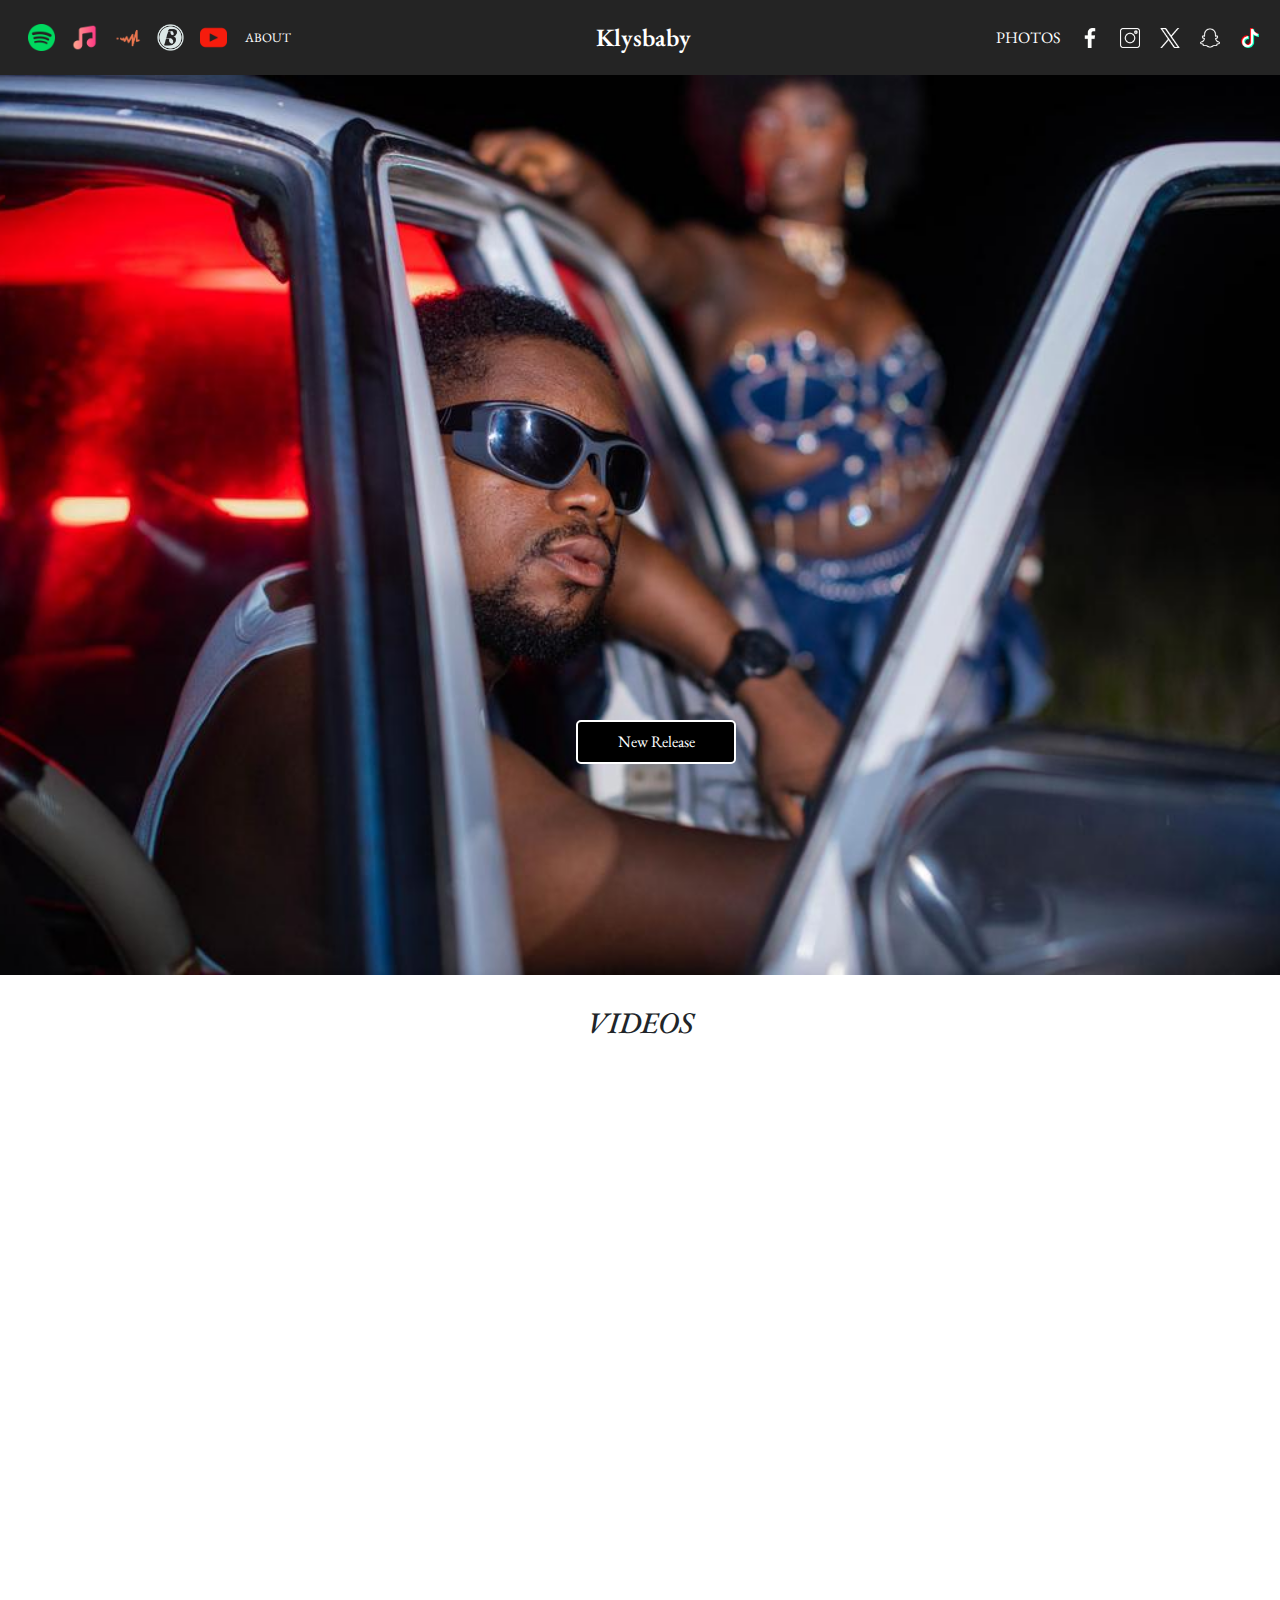
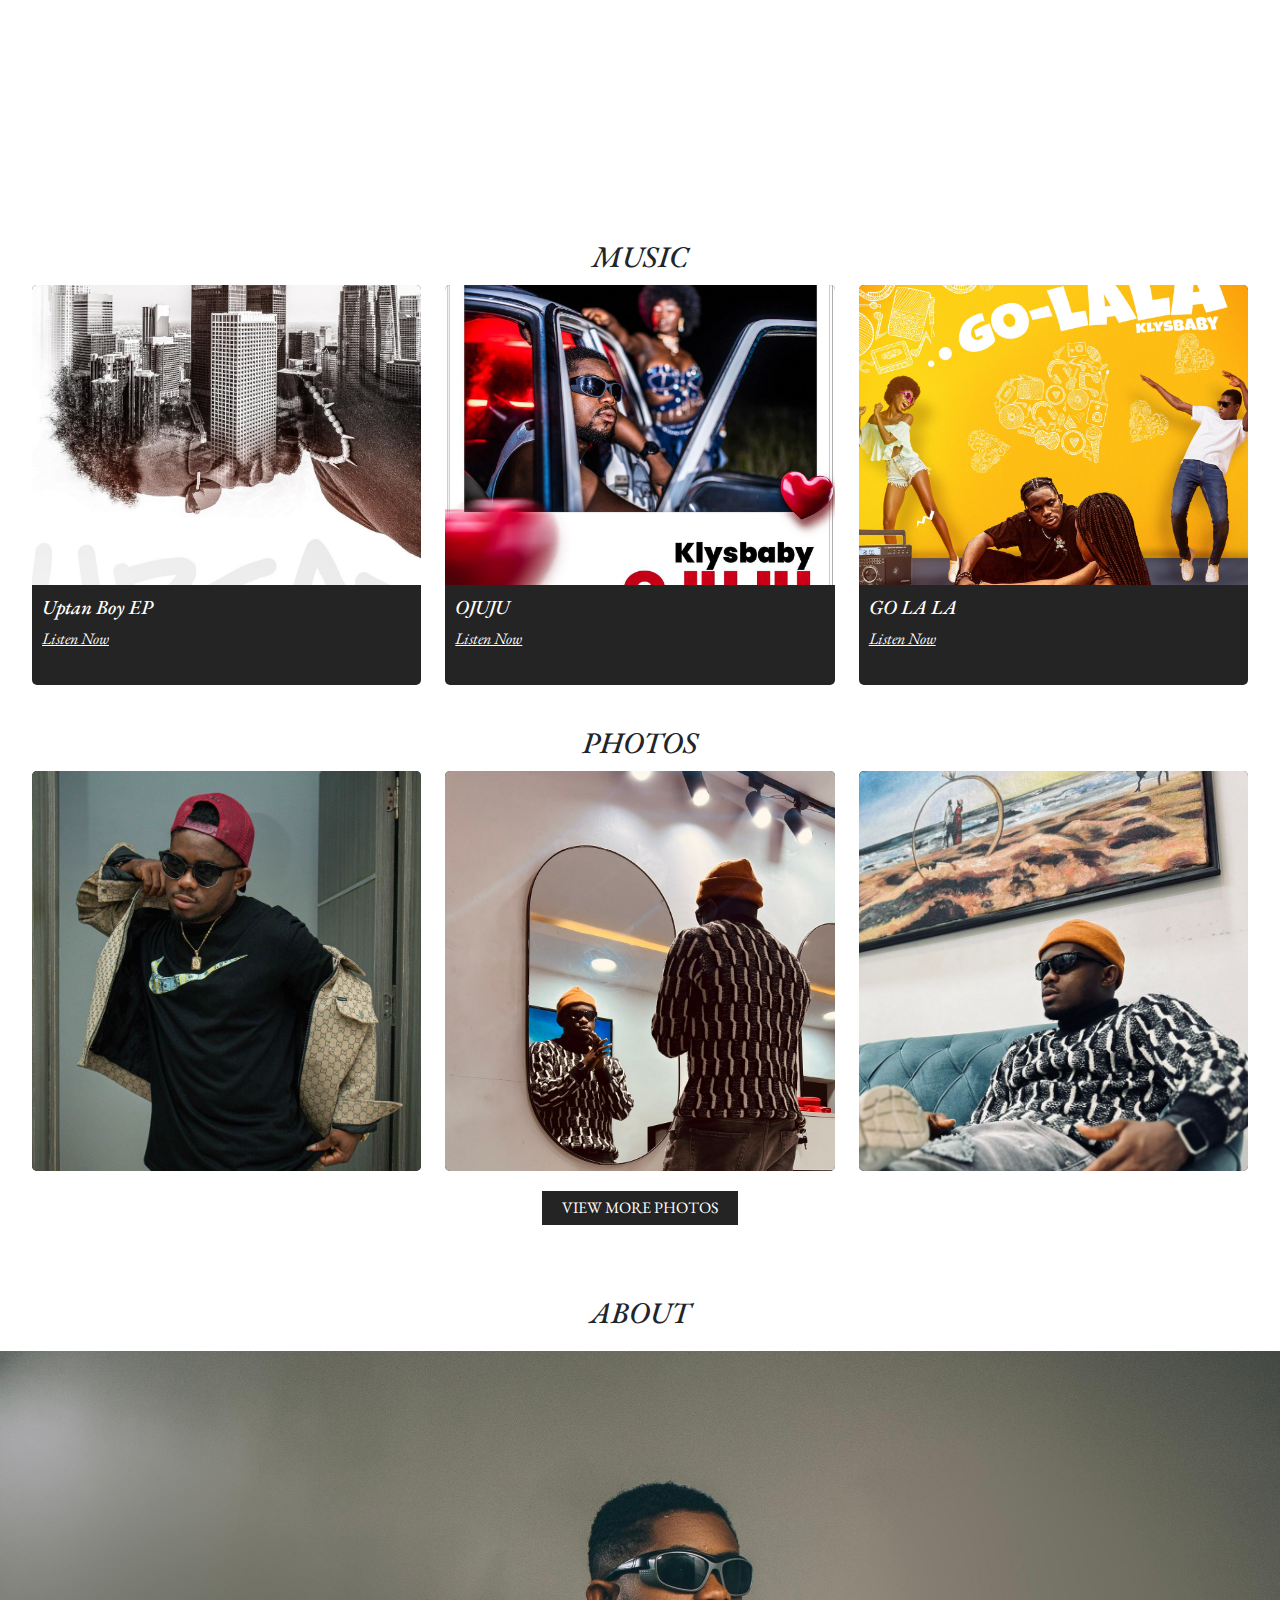
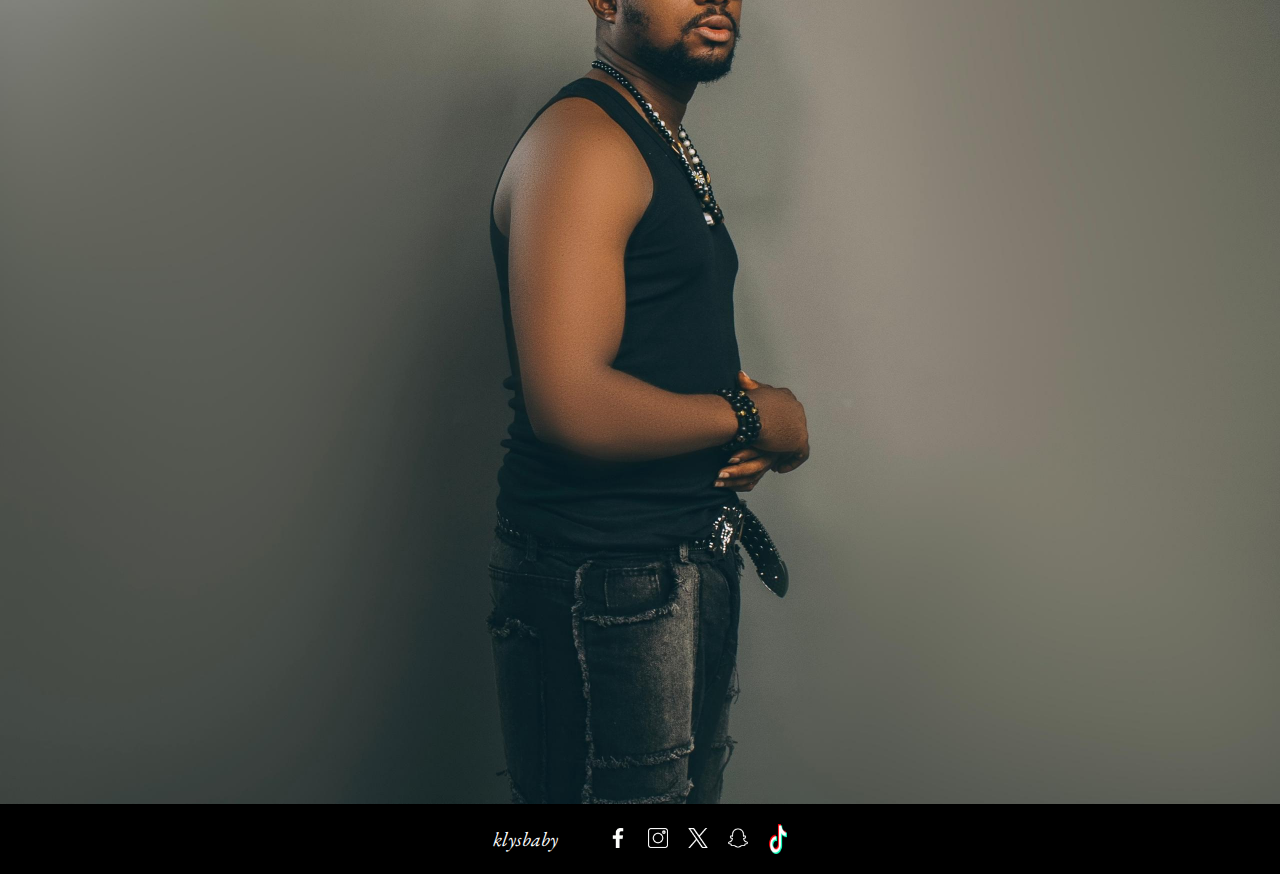
==== index.html @ 13d7827e "first commit" ====
<!DOCTYPE html>
<html lang="en">
<head>
    <meta charset="UTF-8">
    <meta name="viewport" content="width=device-width, initial-scale=1.0">
    <title>Document</title>
    <link rel="shortcut icon" href="image/klysbaby-background_img.jpg" type="image/jpg">
    <link rel="stylesheet" href="css/style.css">
    <link href="https://cdn.jsdelivr.net/npm/bootstrap@5.3.3/dist/css/bootstrap.min.css" rel="stylesheet" integrity="sha384-QWTKZyjpPEjISv5WaRU9OFeRpok6YctnYmDr5pNlyT2bRjXh0JMhjY6hW+ALEwIH" crossorigin="anonymous">
    <link rel="stylesheet" href="https://cdn.jsdelivr.net/npm/swiper@11/swiper-bundle.min.css"/>
</head>
<body>
    <header>
        <div class="header-element">
          <a href="https://open.spotify.com/artist/6QG9VJSmtNXa6VWTUce00I?si=WAZZjfYoSoeGtju0Uz6SbA" target="_blank" class="spotify-link">
            <button>
              <img src="image/spotify.png" class="img">
            </button>
            <div class="hover-dropdown" style="color: #4ce19d;">
              spotify
            </div>
          </a>

          <a href="https://music.apple.com/ng/artist/klysbaby/1610221990" target="_blank" class="spotify-link">
            <button>
              <img src="image/music.png" class="img">
            </button>
            <div class="hover-dropdown" style="width: 105px; color: #fe6187;">
              Apple Music
            </div>
          </a>

          <a href="https://audiomack.com/klysbaby" class="spotify-link" target="_blank">
            <button>
              <img src="image/audiomack-removebg-preview.png" class="img">
            </button>
            <div class="hover-dropdown" style="width: 100px; color: #ed754d;">
              Audiomack
            </div>
          </a>

          <a href="https://www.boomplay.com/share/artist/38783833?srModel=COPYLINK&srList=IOS" target="_blank" class="spotify-link">
            <button class="boomplay-img">
              <img src="image/boom-icon-removebg-preview.png" class="img">
            </button>
            <div class="hover-dropdown" style="width: 100px;">
              Boomplay
            </div>
          </a>

          <a href="https://youtube.com/@klysbaby?si=V0-lmyw_dVySWP5s" target="_blank" class="spotify-link">
            <button>
              <img src="image/youtube.png" class="img">
            </button>
            <div class="hover-dropdown" style="width: 100px; color: red;">
              Youtube
            </div>
          </a>

          <a href="#" class="about">ABOUT</a>
        </div>

        <a href="index.html" class="page-name">Klysbaby</a>

        <div class="social-medias">
          <a href="photos.html" class="photos">
            <button>PHOTOS</button>
          </a>

          <a href="https://www.facebook.com/young.ernest.505?mibextid=LQQJ4d" target="_blank" class="insta-icon">
            <img src="image/facebook-app-symbol.png" class="img">
            <div class="social-text-dropdown">
              Facebook
            </div>
          </a>

          <a href="https://www.instagram.com/klysbaby?igsh=MXluODVtaHR1ODJo&utm_source=qr" target="_blank" class="insta-icon">
            <img src="image/instagram.png" class="img">
            <div class="social-text-dropdown">
              Instagram
            </div>
          </a>

          <a href="https://x.com/klysbaby?s=21&t=bcJPeu37ZZs_4Tk22WlklQ" target="_blank" class="insta-icon">
            <img src="image/twitter.png" class="img">
            <div class="social-text-dropdown">
              X
            </div>
          </a>

          <a href="https://snapchat.com/t/xW3RMWDT" target="_blank" class="insta-icon">
            <img src="image/snapchat (1).png" class="img">
            <div class="social-text-dropdown">
              Snapchat
            </div>
          </a>

          <a href="#" class="insta-icon tiktok-icon"  target="_blank">
            <img src="image/tik-tok.png" class="img">
            <div class="social-text-dropdown">
              Tik tok
            </div>
          </a>
        </div>

        <button class="menu-btn">
          <svg xmlns="http://www.w3.org/2000/svg" class="open-menu" height="35" viewBox="0 -960 960 960" width="35"><path d="M120-240v-60h720v60H120Zm0-210v-60h720v60H120Zm0-210v-60h720v60H120Z"/></svg>
          <svg xmlns="http://www.w3.org/2000/svg" class="close-menu" height="30" viewBox="0 -960 960 960" width="30"><path d="m249-207-42-42 231-231-231-231 42-42 231 231 231-231 42 42-231 231 231 231-42 42-231-231-231 231Z"/></svg>
        </button>
    </header>

    <main>
        <img src="image/klysbaby-background-img-2.jpg" class="img">
        <div class="background-name">
          Klysbaby
        </div>
        <div class="new-release-btn">
          <a href="https://pb.ffm.to/ojuju?fbclid=PAZXh0bgNhZW0CMTEAAaZapqO3TNxMmZoIEPfb1DcSXEE-iPXSPQ4UYD_8IT2damdR4eISMJsnUpE_aem_3bm3CGDp3-9qg9Gdch02Dg" target="_blank">New Release</a>
        </div>
    </main>
    <div class="videos-container">
      <h2>VIDEOS</h2>
      <div class="video">
        <iframe src="https://www.youtube.com/embed/DqUd72pK15Y" title="YouTube video player" frameborder="0" allow="accelerometer; autoplay; clipboard-write; encrypted-media; gyroscope; picture-in-picture; web-share" allowfullscreen></iframe>
      </div>
    </div>

    <div class="music-container">
      <h2>MUSIC</h2>
      <div class="Music">
        <div class="container-fluid">
          <div class="row g-4">
            <div class="col-xl-4 col-lg-6 col-sm-12">
              <a href="https://klysbaby.fanlink.tv/UptanBoy" target="_blank" class="music-card-body">
               <div class="music-card">
                 <div class="misic-card-img">
                   <img src="image/uptan-boy.jpg" class="img">
                 </div>
                 <div class="misic-card-content">
                   <h5>Uptan Boy EP</h5>
                   <p>Listen Now</p>
                 </div>
               </div>
              </a>
            </div>

            <div class="col-xl-4 col-lg-6 col-sm-12">
              <a href="https://pb.ffm.to/ojuju?fbclid=PAZXh0bgNhZW0CMTEAAaZapqO3TNxMmZoIEPfb1DcSXEE-iPXSPQ4UYD_8IT2damdR4eISMJsnUpE_aem_3bm3CGDp3-9qg9Gdch02Dg" target="_blank" class="music-card-body">
               <div class="music-card">
                 <div class="misic-card-img">
                   <img src="image/klysbaby-background-img.jpg" class="img">
                 </div>
                 <div class="misic-card-content">
                   <h5>OJUJU</h5>
                   <p>Listen Now</p>
                 </div>
               </div>
              </a>
            </div>

            <div class="col-xl-4 col-lg-6 col-sm-12">
              <a href="https://onerpm.link/955381210094" target="_blank" class="music-card-body">
               <div class="music-card">
                 <div class="misic-card-img">
                   <img src="image/go-la-la.jpg" class="img">
                 </div>
                 <div class="misic-card-content">
                   <h5>GO LA LA</h5>
                   <p>Listen Now</p>
                 </div>
               </div>
              </a>
            </div>
          </div>
        </div>
      </div>
    </div>

    <div class="music-container">
      <h2>PHOTOS</h2>
      <div class="Music">
        <div class="container-fluid">
          <div class="row g-4">
            <div class="col-xl-4 col-lg-4 col-sm-12">
              <div class="music-card">
                <img src="image/klysbaby-img-4.jpg" class="img">
              </div>
            </div>

            <div class="col-xl-4 col-lg-4 col-sm-12">
              <div class="music-card">
                <img src="image/klysbaby-img-1.jpg" class="img">
              </div>
            </div>

            <div class="col-xl-4 col-lg-4 col-sm-12">
              <div class="music-card">
                <img src="image/klysbaby-img-3.jpg" class="img">
              </div>
            </div>
          </div>
        </div>
      </div>
      <div style="display: flex; justify-content: center; padding: 20px 0;">
        <a href="photos.html" class="view-more-btn">VIEW MORE PHOTOS</a>
      </div>
    </div>

    <div class="about-container">
      <h5>ABOUT</h5>
      <div class="about-name-body">
        Knowledge .I. Ernest, also known as Klysbaby, is a Hard working Nigerian Music talent who started his career as a songwriter and has since developed himself to a better singer, songwriter, live performer and has created a variety of music genres. with an insight on distinct Afrobeat's sounds
      </div>

      <div class="about-background">
        <div class="about-name-body about-name-body-position">
          Knowledge .I. Ernest, also known as Klysbaby, is a Hard working Nigerian Music talent who started his career as a songwriter and has since developed himself to a better singer, songwriter, live performer and has created a variety of music genres. with an insight on distinct Afrobeat's sounds
        </div>
        <img src="image/klysbaby-7.jpg" class="img">
      </div>
    </div>

    <footer>
      <a href="index.html" class="footer-name">klysbaby</a>
      <div class="social-medias-footer">
        <a href="https://www.facebook.com/young.ernest.505?mibextid=LQQJ4d" target="_blank" class="insta-icon social-footer-icon">
          <img src="image/facebook-app-symbol.png" class="img">
          <div class="social-text-dropdown">
            Facebook
          </div>
        </a>

        <a href="https://www.instagram.com/klysbaby?igsh=MXluODVtaHR1ODJo&utm_source=qr" target="_blank" class="insta-icon social-footer-icon">
          <img src="image/instagram.png" class="img">
          <div class="social-text-dropdown">
            Instagram
          </div>
        </a>

        <a href="https://x.com/klysbaby?s=21&t=bcJPeu37ZZs_4Tk22WlklQ" target="_blank" class="insta-icon social-footer-icon">
          <img src="image/twitter.png" class="img">
          <div class="social-text-dropdown">
            X
          </div>
        </a>

        <a href="https://snapchat.com/t/xW3RMWDT" target="_blank" class="insta-icon social-footer-icon">
          <img src="image/snapchat (1).png" class="img">
          <div class="social-text-dropdown">
            Snapchat
          </div>
        </a>

        <a href="#" class="insta-icon tiktok-icon"  target="_blank">
          <img src="image/tik-tok.png" class="img">
          <!-- <div class="social-text-dropdown">
            Tik tok
          </div> -->
        </a>
      </div>
    </footer>

    <script src="js/index.js"></script>
    <script src="https://cdn.jsdelivr.net/npm/bootstrap@5.3.3/dist/js/bootstrap.bundle.min.js" integrity="sha384-YvpcrYf0tY3lHB60NNkmXc5s9fDVZLESaAA55NDzOxhy9GkcIdslK1eN7N6jIeHz" crossorigin="anonymous"></script>
    <script src="https://cdn.jsdelivr.net/npm/swiper@11/swiper-bundle.min.js"></script>
</body>
</html>
---- css/style.css ----
@import url('https://fonts.googleapis.com/css2?family=DM+Serif+Text:ital@0;1&family=EB+Garamond:ital,wght@0,400..800;1,400..800&family=Josefin+Sans:ital,wght@0,100..700;1,100..700&family=Kanit:ital,wght@0,100;0,200;0,300;0,400;0,500;0,600;0,700;0,800;0,900;1,100;1,200;1,300;1,400;1,500;1,600;1,700;1,800;1,900&family=Merriweather:ital,wght@0,300;0,400;0,700;0,900;1,300;1,400;1,700;1,900&display=swap');

*{
  margin: 0;
  padding: 0;
  box-sizing: border-box;
  font-family: "EB Garamond", serif;
}


.menu-btn{
  display: none;
  justify-content: center;
  align-items: center;
  fill: white;
  background: none;
  border: none;
  z-index: 999;
}
.close-menu{
  display: none;
}

header{
  display: flex;
  align-items: center;
  justify-content: space-between;
  /* height: 60px; */
  background-color: #242424;
  padding: 10px 20px;
}
.header-element{
  display: flex;
  align-items: center;
}
.header-element a{
  color: white;
  text-decoration: none;
}
.spotify-link{
  display: flex;
  align-items: center;
  justify-content: center;
  gap: 5px;
  width: 43px;
  height: 55px;
  border-radius: 30px;
  border: 2px solid transparent;
  transition: 0.3s;
  position: relative;
}
.spotify-link:hover{
  /* border: 2px solid white; */

}
.spotify-link button{
  width: 27px;
  background: none;
  border: none;
}
.spotify-link .img{
  width: 100%;
}
.hover-dropdown{
  display: flex;
  align-items: center;
  justify-content: center;
  height: 0;
  padding: 2px 10px;
  background-color: white;
  color: black;
  border-radius: 3px;
  position: absolute;
  top: 40px;
  left: 0;
  opacity: 0;
  visibility: hidden;
  transition: 0.3s;
}
.spotify-link:hover .hover-dropdown{
  height: 26px;
  opacity: 1;
  visibility: visible;
}
.boomplay-img{
  filter: invert(1);
}
.about{
  font-family: "EB Garamond", serif;
  font-size: 13px;
  margin-left: 10px;
  transition: 0.3s;
}
.about:hover{
  text-decoration: underline;
}

.page-name{
  text-decoration: none;
  color: white;
  font-family: "EB Garamond", serif;
  font-size: 25px;
  font-weight: 600;
  transition: 0.3s;
}
.page-name:hover{
  opacity: 0.8;
}

/* social icons */
.social-medias{
  display: flex;
  align-items: center;
  gap: 20px;
}
.photos button{
  color: white;
  background-color: transparent;
  font-family: "EB Garamond", serif;
  border: none;
  border-radius: 3px;
  cursor: pointer;
  transition: 0.3s;
}
.active-photo-button{
  text-decoration: underline;
}
.photos button:hover{
  text-decoration: underline;
}
.insta-icon{
  display: flex;
  width: 20px;
  position: relative;
}
.insta-icon .img{
  width: 100%;
  filter: invert(1);
}
.social-text-dropdown{
  display: flex;
  align-items: center;
  justify-content: center;
  height: 0;
  padding: 2px 10px;
  background-color: white;
  color: black;
  border-radius: 3px;
  position: absolute;
  top: 27px;
  left: 0;
  opacity: 0;
  visibility: hidden;
  transition: 0.3s;
}
.tiktok-icon .social-text-dropdown{
  width: 30px;
  height: 70px;
  padding: 2px 10px;
  position: absolute;
  right: 0;
}
.tiktok-icon.insta-icon:hover .social-text-dropdown{
  width: 30px;
  height: 50px;
  padding: 2px 10px;
  position: absolute;
  /* top: 27px; */
  right: 0;
}
.insta-icon:hover .social-text-dropdown{
  height: 26px;
  opacity: 1;
  visibility: visible;
}

/* hero section */
main{
  width: 100%;
  height: 100vh;
  /* position: relative; */
}
main .img{
  width: 100%;
  height: 100%;
  object-fit: cover;
}
.background-name{
  display: none;
  color: white;
  font-size: 17px;
  font-style: italic;
  position: absolute;
  top: 100px;
  left: 30px;
}
.new-release-btn a{
  display: flex;
  align-items: center;
  justify-content: center;
  width: 160px;
  padding: 8px 10px;
  background-color: black;
  color: white;
  font-family: "EB Garamond", serif;
  font-size: 16px;
  text-decoration: none;
  border: 2px solid white;
  border-radius: 5px;
  position: absolute;
  top: 80%;
  left: 45%;
  transition: 0.3s;
  /* transform: translatex(50%); */
}
.new-release-btn a:hover{
  background-color: white;
  color: black;
  border: 2px solid black;
}


.videos-container{
  display: flex;
  flex-direction: column;
  align-items: center;
  gap: 20px;
  padding: 30px 0;
  font-style: italic;
}
.videos-container h2{
  font-size: 30px;
}
.video{
  width: 100%;
  /* height: 400px; */
  aspect-ratio: 16 / 9;
}
.video iframe{
  width: 100%;
  height: 100%;
}


/* photo page */
.photos-container .container-fluid{
  padding: 20px 40px;
}
.photo-card{
  height: 600px;
  border-radius: 5px;
  overflow: hidden;
  transition: 0.3s;
}
.photo-card .img{
  width: 100%;
  height: 100%;
  object-fit: cover;
}
.photo-card:hover{
  opacity: 0.8;
  /* transform: scale(1.1); */
}


.music-container{
  padding: 20px 20px;
}
.music-container h2{
  text-align: center;
  margin-bottom: 10px;
  font-style: italic;
  font-size: 30px;
}
.music-card-body{
  text-decoration: none;
}
.music-card{
  height: 400px;
  border-radius: 5px;
  background-color: #242424;
  overflow: hidden;
  transition: 0.3s;
}
.music-card:hover{
  opacity: 0.8;
}
.misic-card-img{
  height: 300px;
}
.music-card .img{
  width: 100%;
  height: 100%;
  object-fit: cover;
}
.misic-card-content{
  padding: 10px 10px;
}
.music-card h5{
  font-style: italic;
  color: white;
}
.music-card p{
  font-style: italic;
  color: white;
  text-decoration: underline;
}


.view-more-btn{
  padding: 5px 20px;
  color: white;
  background-color: #242424;
  text-decoration: none;
  transition: 0.3s;
}
.view-more-btn:hover{
  text-decoration: underline;
  transform: translateY(-5%);
}

/* about background */
.about-container{
  display: flex;
  flex-direction: column;
  align-items: center;
  margin-top: 30px;
}
.about-container h5{
  margin-bottom: 20px;
  font-style: italic;
  font-size: 30px;
}
.about-background{
  width: 100%;
  aspect-ratio: 13 / 9;
  /* margin-bottom: 20px; */
  /* height: 100vh; */
  position: relative;
}
.about-background .img{
  width: 100%;
  height: 100%;
  object-fit: cover;
  /* filter: invert(2); */
}
.about-name-body-position{
  width: 400px;
  font-weight: 600;
  position: absolute;
  top: 40px;
  left: 30px;
}
.about-name-body{
  display: none;
  width: 100%;
  font-weight: 600;
}

/* footer section */
footer{
  display: flex;
  justify-content: center;
  gap: 50px;
  background-color: black;
  padding: 20px 10px;
}
.social-medias-footer{
  display: flex;
  gap: 20px;
}
.insta-icon.social-footer-icon{
  display: block;
  /* filter: invert(2); */
  /* background-color: red; */
}
.footer-name{
  color: white;
  font-size: 20px;
  text-decoration: none;
  font-style: italic;
}


@media screen and (max-width:772px) {
  .menu-btn{
    display: flex;
  }
  .social-medias{
    flex-direction: column;
    justify-content: center;
    align-items: center;
    gap: 30px;
    width: 100%;
    height: 0;
    background-color: #242424;
    transition: all 300ms ease-in-out;
    position: absolute;
    top: 0;
    left: 0;
    opacity: 0;
    visibility: hidden;
    z-index: 999;
  }
  .navactive.social-medias{
    height: 100vh;
    opacity: 1;
    visibility: visible;
  }
  .page-name{
    display: none;
  }
  .background-name{
    display: block;
  }
  .about-background{
    position: unset;
  }
  .about-name-body.about-name-body-position{
    display: none;
  }
  .about-name-body{
    display: block;
    width: 100%;
    padding: 10px 20px;
    margin-bottom: 10px;
  }
  .about-container h5{
    margin-bottom: 0;
  }
}

@media screen and (max-width:550px) {
  .new-release-btn a{
    position: absolute;
    top: 90%;
    left: 35%;
  }
  .about{
    display: none;
  }
}

@media screen and (max-width:414px) {
  .new-release-btn a{
    position: absolute;
    left: 50%;
    transform: translateX(-50%);
  }
}
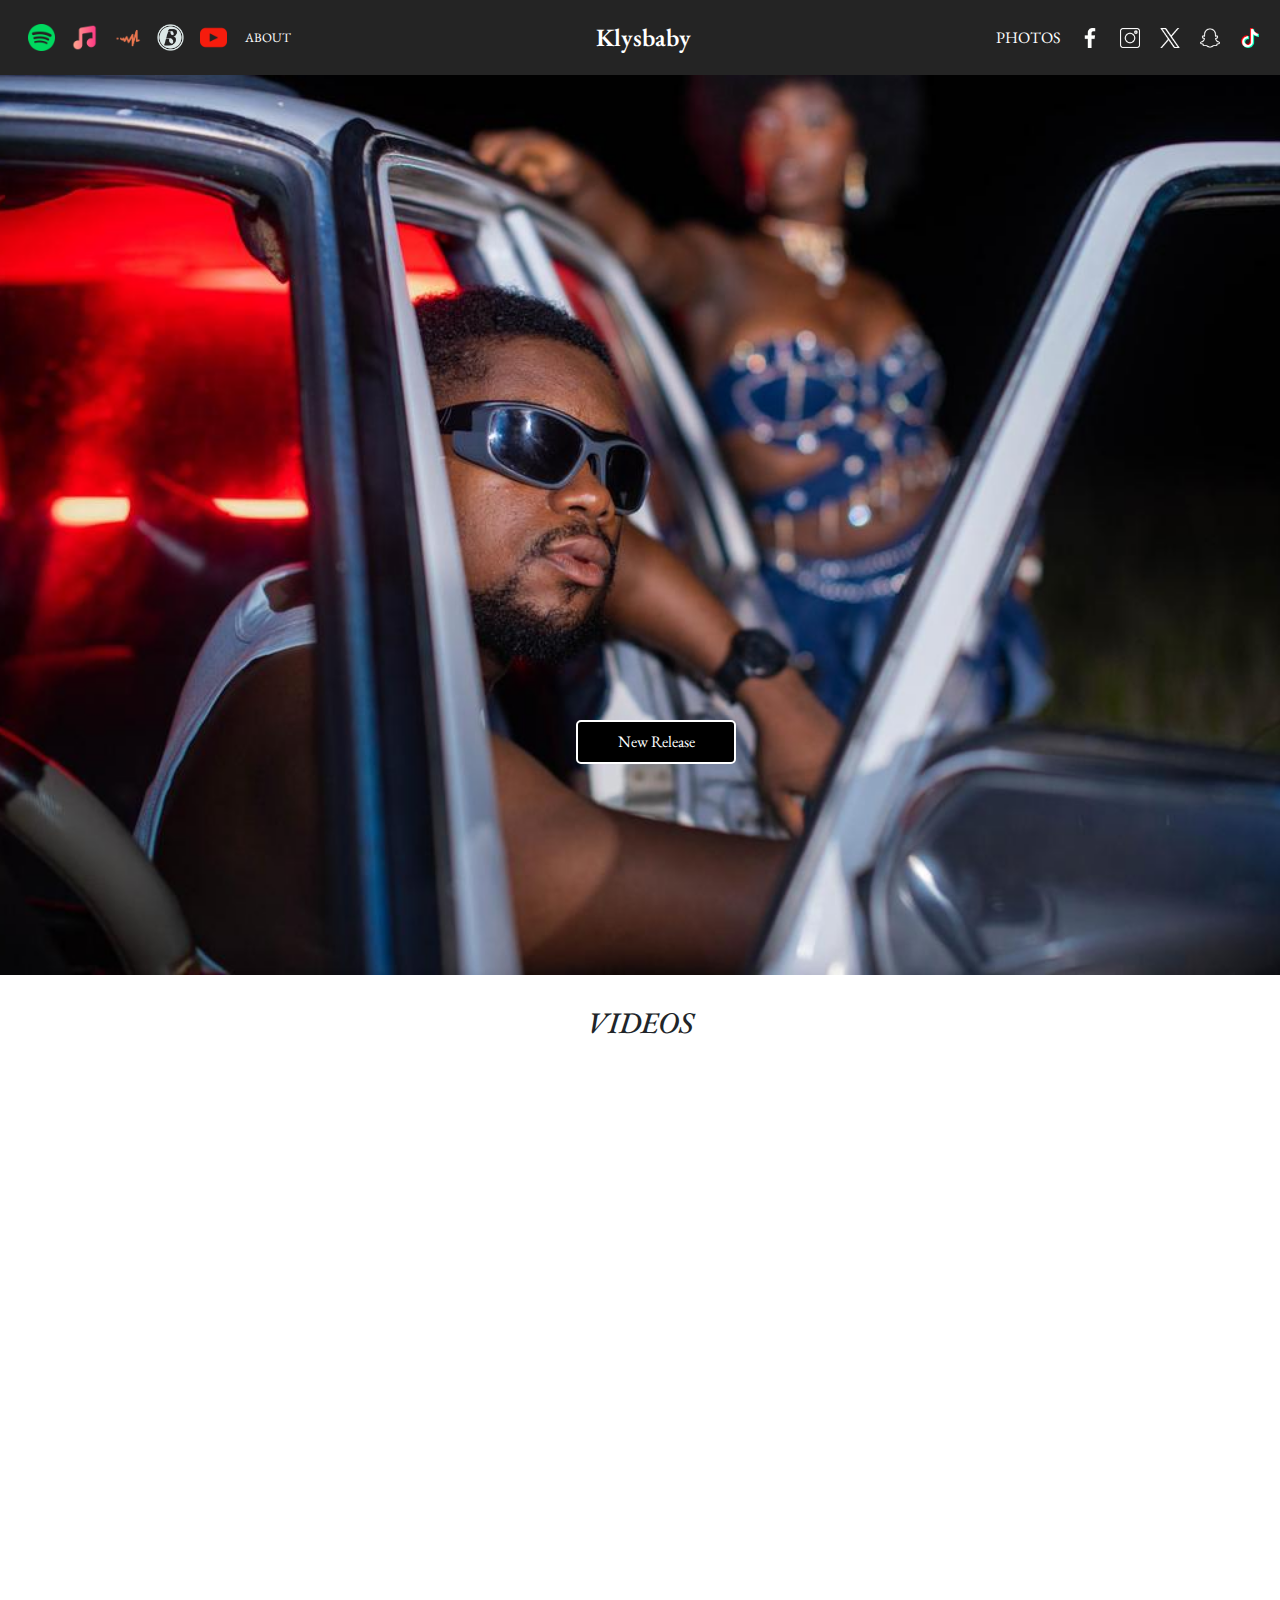
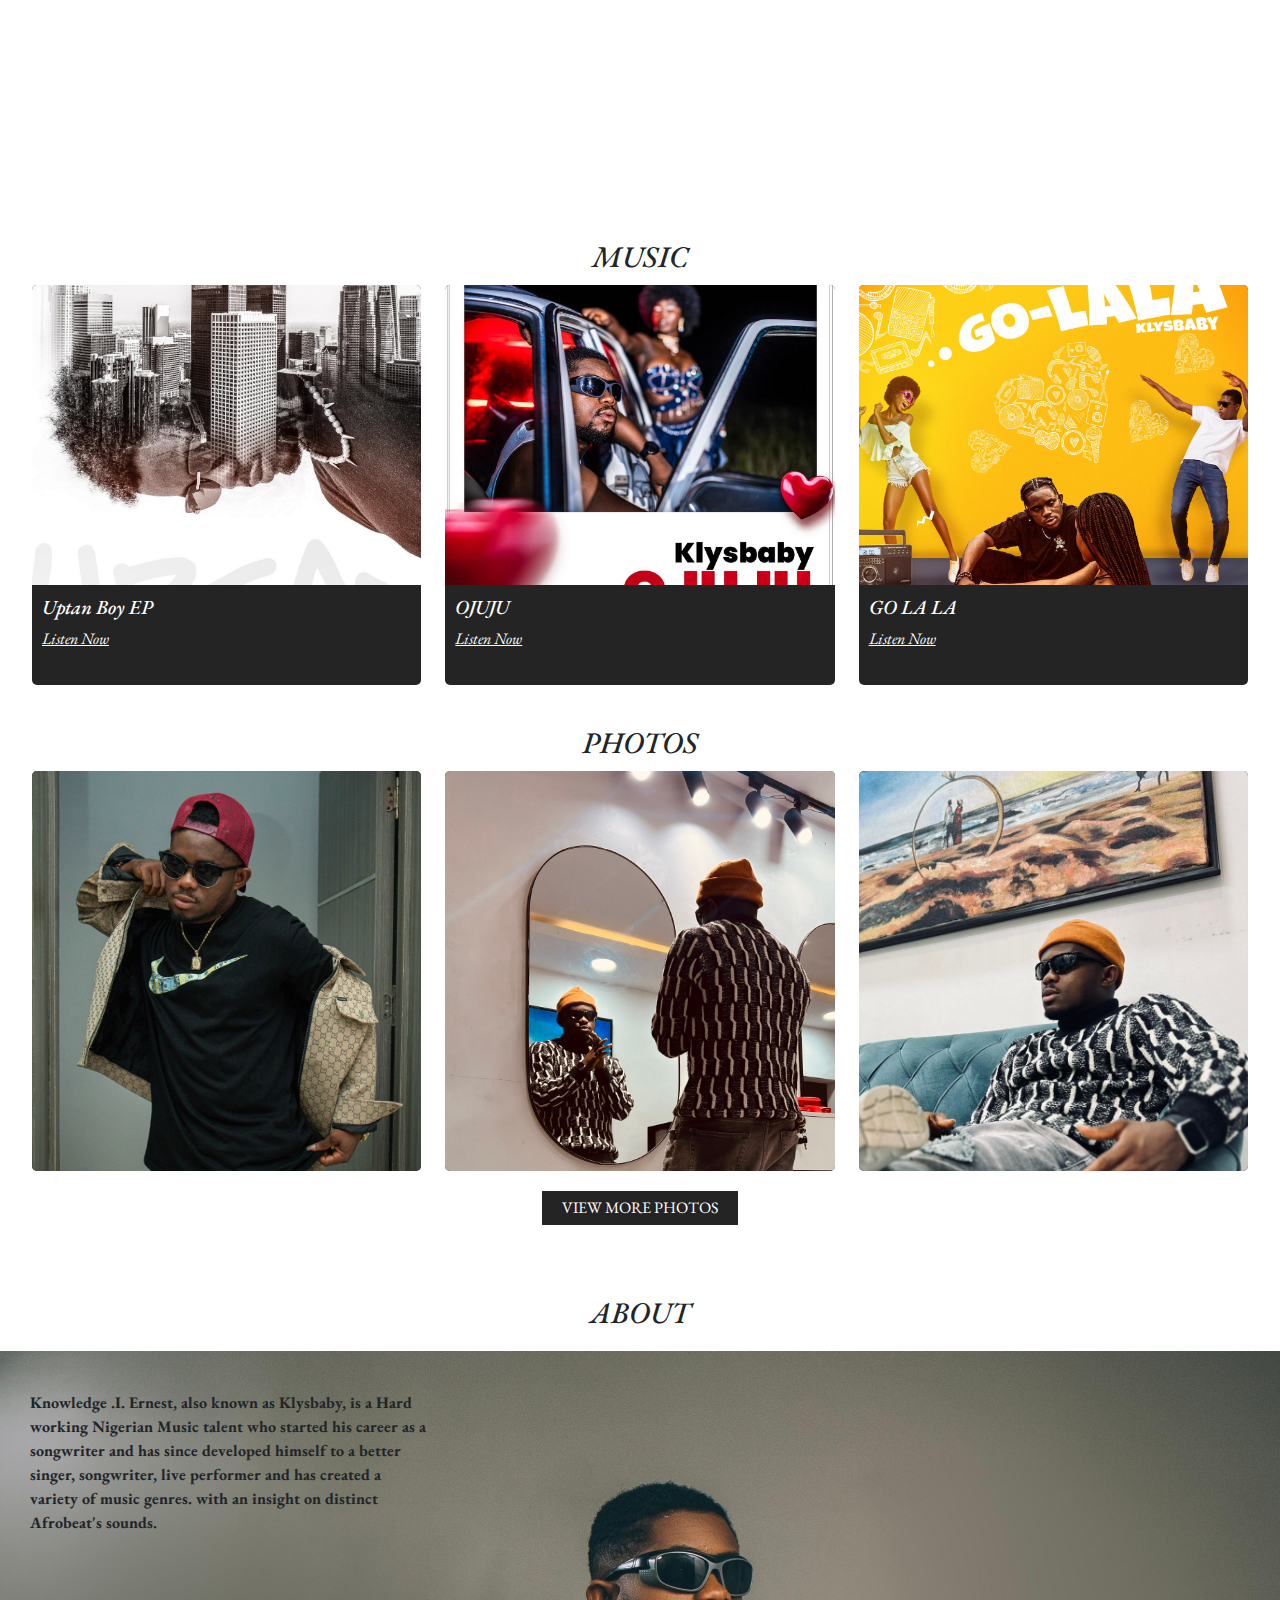
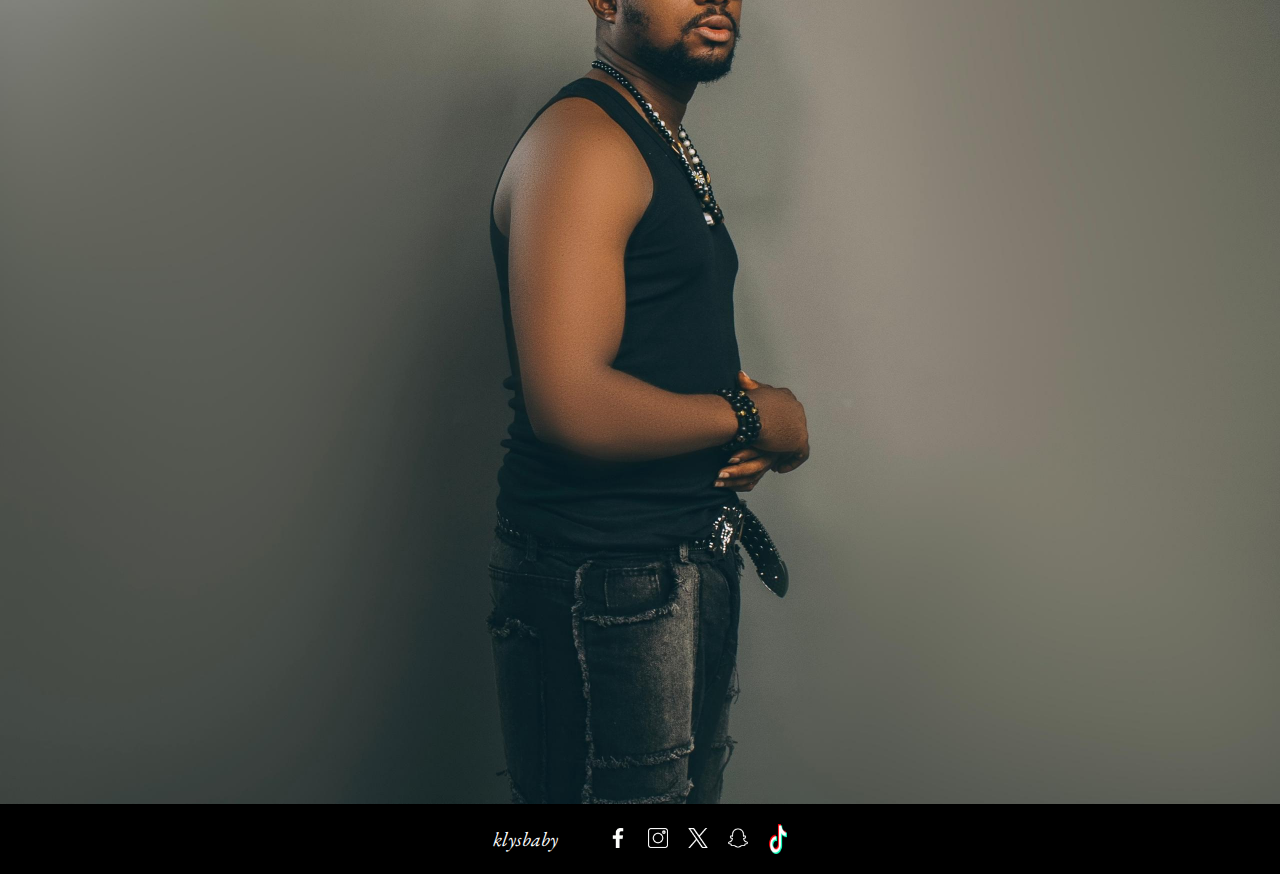
==== commit d054cd20: "my first commit" ====
--- a/index.html
+++ b/index.html
@@ -209,12 +209,16 @@
     <div class="about-container">
       <h5>ABOUT</h5>
       <div class="about-name-body">
-        Knowledge .I. Ernest, also known as Klysbaby, is a Hard working Nigerian Music talent who started his career as a songwriter and has since developed himself to a better singer, songwriter, live performer and has created a variety of music genres. with an insight on distinct Afrobeat's sounds
+        Knowledge .I. Ernest, also known as Klysbaby, is a Hard working Nigerian Music talent who started his 
+        career as a songwriter and has since developed himself to a better singer, songwriter, 
+        live performer and has created a variety of music genres. with an insight on distinct Afrobeat's sounds.
       </div>
 
       <div class="about-background">
-        <div class="about-name-body about-name-body-position">
-          Knowledge .I. Ernest, also known as Klysbaby, is a Hard working Nigerian Music talent who started his career as a songwriter and has since developed himself to a better singer, songwriter, live performer and has created a variety of music genres. with an insight on distinct Afrobeat's sounds
+        <div class="about-name-body-position">
+          Knowledge .I. Ernest, also known as Klysbaby, is a Hard working Nigerian Music talent who started his 
+          career as a songwriter and has since developed himself to a better singer, songwriter, live performer 
+          and has created a variety of music genres. with an insight on distinct Afrobeat's sounds.
         </div>
         <img src="image/klysbaby-7.jpg" class="img">
       </div>
--- a/css/style.css
+++ b/css/style.css
@@ -49,10 +49,6 @@
   transition: 0.3s;
   position: relative;
 }
-.spotify-link:hover{
-  /* border: 2px solid white; */
-
-}
 .spotify-link button{
   width: 27px;
   background: none;
@@ -346,7 +342,8 @@
 }
 .about-name-body-position{
   width: 400px;
-  font-weight: 600;
+  /* color: white; */
+  font-weight: 700;
   position: absolute;
   top: 40px;
   left: 30px;
@@ -416,7 +413,7 @@
   .about-background{
     position: unset;
   }
-  .about-name-body.about-name-body-position{
+  .about-name-body-position{
     display: none;
   }
   .about-name-body{
